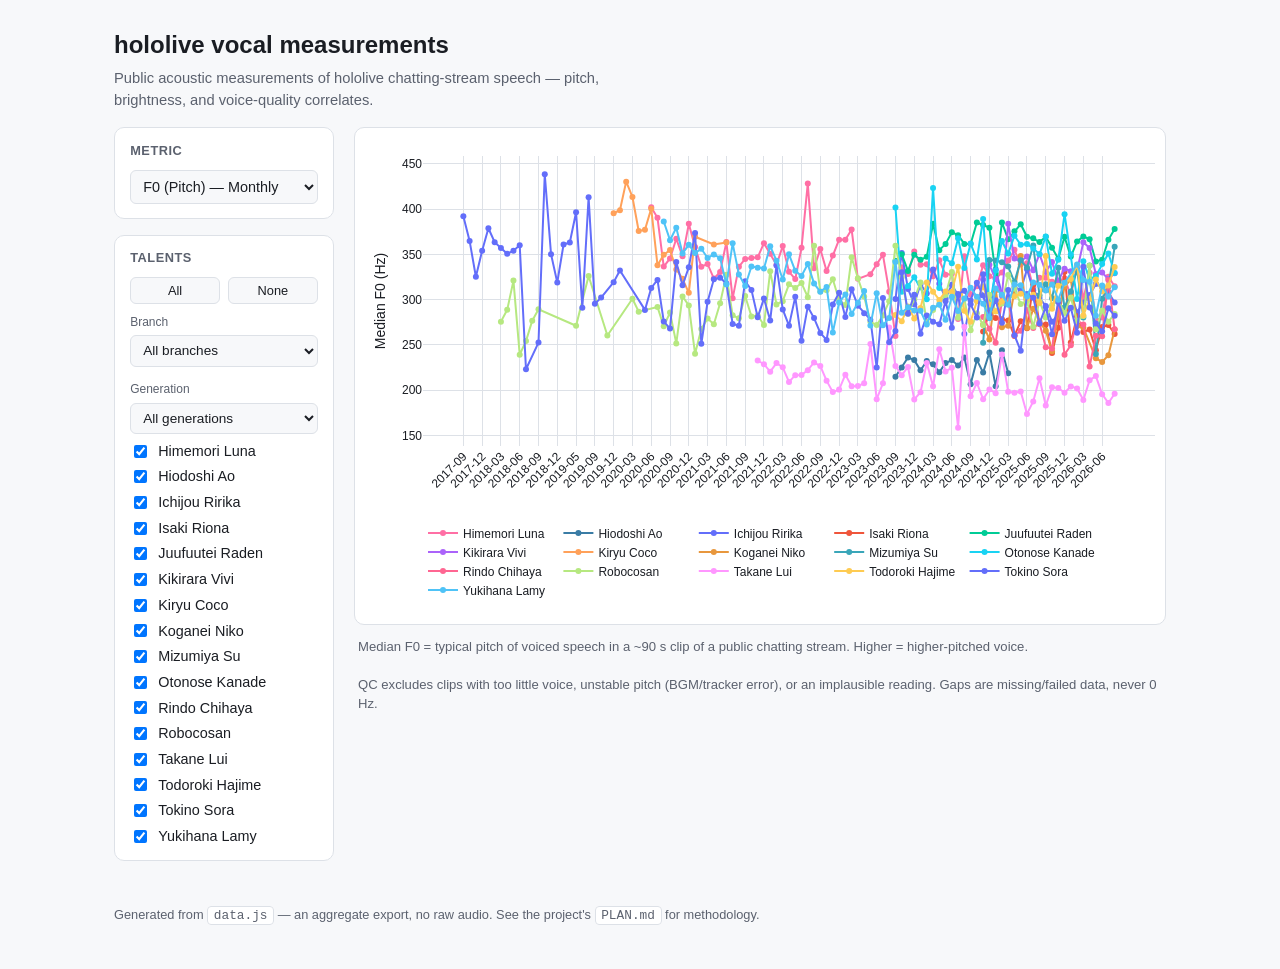
==== docs/index.html @ 5bc0f00a "Track the measurement corpus, add veteran talents, website filters/timelines Un-ignore data/measurem" ====
<!doctype html>
<html lang="en">
<head>
<meta charset="utf-8" />
<meta name="viewport" content="width=device-width, initial-scale=1" />
<title>vtuber-vocal-corpus — talent comparison</title>
<link rel="stylesheet" href="style.css" />
</head>
<body>
<header class="site-header">
  <h1>hololive vocal measurements</h1>
  <p class="tagline">
    Public acoustic measurements of hololive chatting-stream speech —
    pitch, brightness, and voice-quality correlates.
  </p>
</header>

<div class="layout">
  <aside class="sidebar">
    <section class="panel">
      <h2>Metric</h2>
      <select id="metric-picker"></select>
    </section>
    <section class="panel">
      <h2>Talents</h2>
      <div class="talent-actions">
        <button type="button" id="select-all">All</button>
        <button type="button" id="select-none">None</button>
      </div>
      <label class="filter-label" for="branch-filter">Branch</label>
      <select id="branch-filter"></select>
      <label class="filter-label" for="generation-filter">Generation</label>
      <select id="generation-filter"></select>
      <div id="talent-list" class="talent-list"></div>
    </section>
  </aside>

  <main class="content">
    <div id="view-controls" class="view-controls"></div>
    <div id="chart" class="chart"></div>
    <p id="caption" class="caption"></p>
  </main>
</div>

<footer class="site-footer">
  <p>
    Generated from <code>data.js</code> — an aggregate export, no raw
    audio. See the project's <code>PLAN.md</code> for methodology.
  </p>
</footer>

<script src="vendor/plotly.min.js"></script>
<script src="data.js"></script>
<script src="app.js"></script>
</body>
</html>
---- docs/style.css ----
:root {
  --bg: #0f1115;
  --panel: #171a21;
  --border: #2a2e38;
  --text: #e6e8ec;
  --text-dim: #9aa0ab;
  --accent: #7aa2f7;
}

@media (prefers-color-scheme: light) {
  :root {
    --bg: #f7f8fa;
    --panel: #ffffff;
    --border: #dde1e7;
    --text: #1a1d23;
    --text-dim: #5b616e;
    --accent: #3b5fd9;
  }
}

* {
  box-sizing: border-box;
}

body {
  margin: 0;
  background: var(--bg);
  color: var(--text);
  font-family: -apple-system, BlinkMacSystemFont, "Segoe UI", Roboto,
    Helvetica, Arial, sans-serif;
  line-height: 1.45;
}

.site-header {
  padding: 1.75rem 1.5rem 1rem;
  max-width: 1100px;
  margin: 0 auto;
}

.site-header h1 {
  margin: 0 0 0.35rem;
  font-size: 1.5rem;
}

.tagline {
  margin: 0;
  color: var(--text-dim);
  font-size: 0.92rem;
  max-width: 60ch;
}

.layout {
  display: flex;
  gap: 1.25rem;
  max-width: 1100px;
  margin: 0 auto;
  padding: 0 1.5rem 2rem;
  align-items: flex-start;
}

.sidebar {
  flex: 0 0 220px;
  display: flex;
  flex-direction: column;
  gap: 1rem;
  position: sticky;
  top: 1rem;
}

.panel {
  background: var(--panel);
  border: 1px solid var(--border);
  border-radius: 10px;
  padding: 0.85rem 0.95rem;
}

.panel h2 {
  margin: 0 0 0.6rem;
  font-size: 0.8rem;
  text-transform: uppercase;
  letter-spacing: 0.04em;
  color: var(--text-dim);
}

#metric-picker {
  width: 100%;
  padding: 0.45rem 0.5rem;
  background: var(--bg);
  color: var(--text);
  border: 1px solid var(--border);
  border-radius: 6px;
  font-size: 0.9rem;
}

.filter-label {
  display: block;
  font-size: 0.75rem;
  color: var(--text-dim);
  margin: 0.5rem 0 0.25rem;
}

#branch-filter,
#generation-filter {
  width: 100%;
  padding: 0.4rem 0.5rem;
  background: var(--bg);
  color: var(--text);
  border: 1px solid var(--border);
  border-radius: 6px;
  font-size: 0.85rem;
  margin-bottom: 0.4rem;
}

.talent-actions {
  display: flex;
  gap: 0.5rem;
  margin: 0.6rem 0;
}

.talent-actions button {
  flex: 1;
  padding: 0.3rem 0;
  background: var(--bg);
  color: var(--text);
  border: 1px solid var(--border);
  border-radius: 6px;
  cursor: pointer;
  font-size: 0.8rem;
}

.talent-actions button:hover {
  border-color: var(--accent);
}

.talent-list {
  display: flex;
  flex-direction: column;
  gap: 0.3rem;
  max-height: 55vh;
  overflow-y: auto;
}

.talent-list label {
  display: flex;
  align-items: center;
  gap: 0.5rem;
  font-size: 0.9rem;
  cursor: pointer;
}

.content {
  flex: 1;
  min-width: 0;
}

.view-controls {
  display: flex;
  flex-wrap: wrap;
  align-items: center;
  gap: 0.6rem 1.2rem;
  margin-bottom: 0.75rem;
  padding: 0.6rem 0.85rem;
  background: var(--panel);
  border: 1px solid var(--border);
  border-radius: 10px;
  font-size: 0.85rem;
}

.view-controls:empty {
  display: none;
}

.view-controls .control-group {
  display: flex;
  align-items: center;
  gap: 0.4rem;
}

.view-controls label {
  color: var(--text-dim);
  white-space: nowrap;
}

.view-controls select,
.view-controls input[type="range"] {
  background: var(--bg);
  color: var(--text);
  border: 1px solid var(--border);
  border-radius: 6px;
  padding: 0.25rem 0.4rem;
  font-size: 0.85rem;
}

.view-controls input[type="range"] {
  width: 180px;
}

.view-controls .range-value {
  min-width: 2.5em;
  text-align: center;
  font-variant-numeric: tabular-nums;
}

.chart {
  background: var(--panel);
  border: 1px solid var(--border);
  border-radius: 10px;
  padding: 0.5rem;
  min-height: 480px;
}

.caption {
  color: var(--text-dim);
  font-size: 0.82rem;
  white-space: pre-line;
  margin: 0.75rem 0.25rem;
}

.site-footer {
  max-width: 1100px;
  margin: 0 auto;
  padding: 0 1.5rem 2rem;
  color: var(--text-dim);
  font-size: 0.8rem;
}

.site-footer code {
  background: var(--panel);
  border: 1px solid var(--border);
  border-radius: 4px;
  padding: 0.05rem 0.35rem;
}

@media (max-width: 720px) {
  .layout {
    flex-direction: column;
  }
  .sidebar {
    flex: none;
    width: 100%;
    position: static;
  }
  .talent-list {
    max-height: 200px;
  }
}
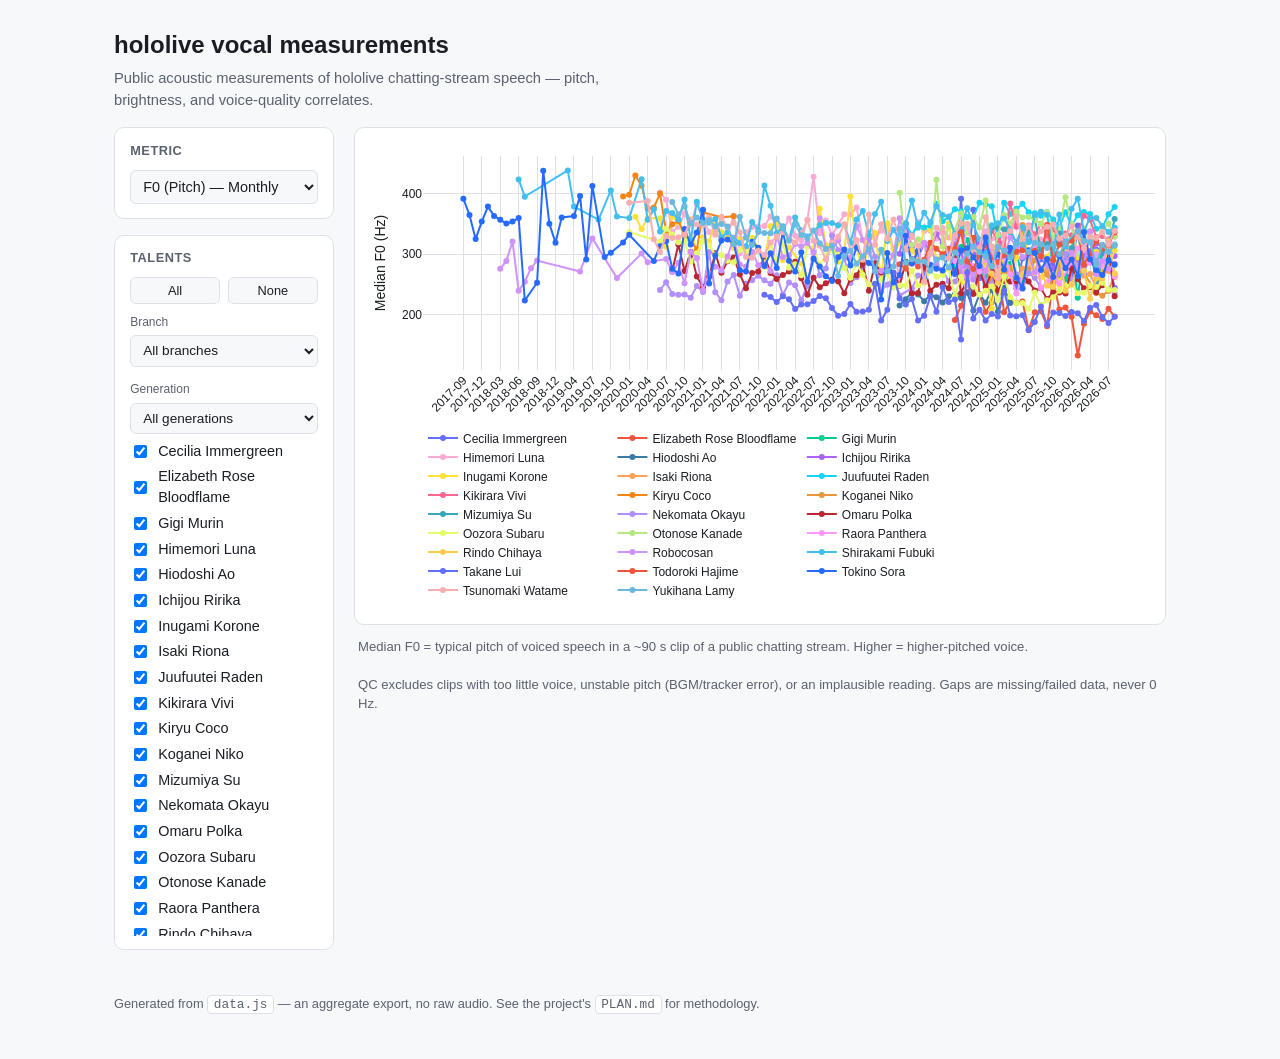
==== commit b5e40bb6: "Split radar into all/formants/non-formants; add sortable table view Profile (Percentile Radar) is no" ====
--- a/docs/index.html
+++ b/docs/index.html
@@ -38,6 +38,7 @@
   <main class="content">
     <div id="view-controls" class="view-controls"></div>
     <div id="chart" class="chart"></div>
+    <div id="table-view" class="table-view-wrap"></div>
     <p id="caption" class="caption"></p>
   </main>
 </div>
--- a/docs/style.css
+++ b/docs/style.css
@@ -207,6 +207,67 @@
   border-radius: 10px;
   padding: 0.5rem;
   min-height: 480px;
+}
+
+.table-view-wrap {
+  background: var(--panel);
+  border: 1px solid var(--border);
+  border-radius: 10px;
+  overflow-x: auto;
+  max-height: 75vh;
+  overflow-y: auto;
+}
+
+.data-table {
+  width: 100%;
+  border-collapse: collapse;
+  font-size: 0.85rem;
+  white-space: nowrap;
+}
+
+.data-table th,
+.data-table td {
+  padding: 0.45rem 0.7rem;
+  text-align: right;
+  border-bottom: 1px solid var(--border);
+}
+
+.data-table th:first-child,
+.data-table td:first-child,
+.data-table th:nth-child(2),
+.data-table td:nth-child(2),
+.data-table th:nth-child(3),
+.data-table td:nth-child(3) {
+  text-align: left;
+}
+
+.data-table th {
+  position: sticky;
+  top: 0;
+  background: var(--panel);
+  color: var(--text-dim);
+  font-weight: 600;
+  cursor: pointer;
+  user-select: none;
+  white-space: nowrap;
+}
+
+.data-table th:hover {
+  color: var(--text);
+}
+
+.data-table th .sort-arrow {
+  color: var(--accent);
+  margin-left: 0.3em;
+}
+
+.data-table tbody tr:hover {
+  background: color-mix(in srgb, var(--accent) 10%, transparent);
+}
+
+.data-table td.name-cell {
+  font-weight: 600;
+  color: var(--text);
 }
 
 .caption {
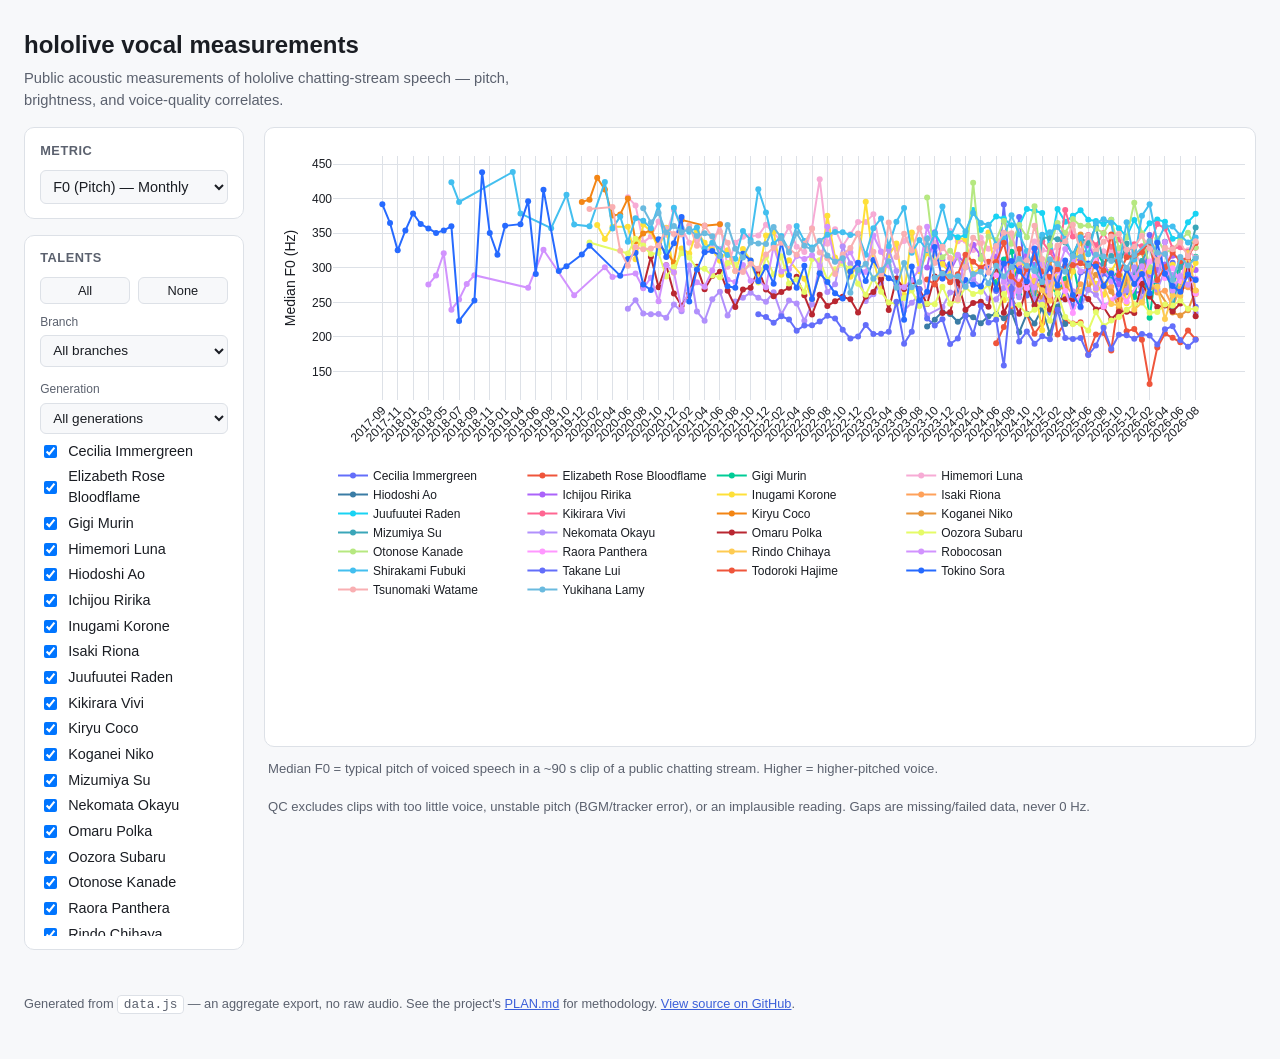
==== commit ac322177: "Add GitHub repo backlink to site footer" ====
--- a/docs/index.html
+++ b/docs/index.html
@@ -46,7 +46,10 @@
 <footer class="site-footer">
   <p>
     Generated from <code>data.js</code> — an aggregate export, no raw
-    audio. See the project's <code>PLAN.md</code> for methodology.
+    audio. See the project's
+    <a href="https://github.com/DanielLagally/vtuber-vocal-corpus/blob/master/PLAN.md">PLAN.md</a>
+    for methodology.
+    <a href="https://github.com/DanielLagally/vtuber-vocal-corpus">View source on GitHub</a>.
   </p>
 </footer>
 
--- a/docs/style.css
+++ b/docs/style.css
@@ -5,6 +5,10 @@
   --text: #e6e8ec;
   --text-dim: #9aa0ab;
   --accent: #7aa2f7;
+  /* Opaque (not the transparent row-hover tint) — the sticky name column
+     sits on its own stacking layer and needs a solid color to actually
+     cover the rows scrolling underneath it. */
+  --panel-hover: color-mix(in srgb, var(--accent) 10%, var(--panel));
 }
 
 @media (prefers-color-scheme: light) {
@@ -15,6 +19,7 @@
     --text: #1a1d23;
     --text-dim: #5b616e;
     --accent: #3b5fd9;
+    --panel-hover: color-mix(in srgb, var(--accent) 10%, var(--panel));
   }
 }
 
@@ -33,7 +38,7 @@
 
 .site-header {
   padding: 1.75rem 1.5rem 1rem;
-  max-width: 1100px;
+  max-width: 1800px;
   margin: 0 auto;
 }
 
@@ -52,7 +57,7 @@
 .layout {
   display: flex;
   gap: 1.25rem;
-  max-width: 1100px;
+  max-width: 1800px;
   margin: 0 auto;
   padding: 0 1.5rem 2rem;
   align-items: flex-start;
@@ -201,12 +206,53 @@
   font-variant-numeric: tabular-nums;
 }
 
+.metric-checklist-row {
+  display: flex;
+  flex-wrap: wrap;
+  align-items: center;
+  gap: 0.4rem 0.6rem;
+  width: 100%;
+}
+
+.metric-checklist-label {
+  margin: 0;
+}
+
+.mini-btn {
+  padding: 0.2rem 0.55rem;
+  background: var(--bg);
+  color: var(--text);
+  border: 1px solid var(--border);
+  border-radius: 6px;
+  cursor: pointer;
+  font-size: 0.78rem;
+}
+
+.mini-btn:hover {
+  border-color: var(--accent);
+}
+
+.metric-checklist {
+  display: flex;
+  flex-wrap: wrap;
+  gap: 0.3rem 0.9rem;
+  width: 100%;
+}
+
+.metric-checklist label {
+  display: flex;
+  align-items: center;
+  gap: 0.35rem;
+  font-size: 0.82rem;
+  cursor: pointer;
+}
+
 .chart {
   background: var(--panel);
   border: 1px solid var(--border);
   border-radius: 10px;
   padding: 0.5rem;
-  min-height: 480px;
+  min-height: 620px;
 }
 
 .table-view-wrap {
@@ -214,7 +260,7 @@
   border: 1px solid var(--border);
   border-radius: 10px;
   overflow-x: auto;
-  max-height: 75vh;
+  max-height: 78vh;
   overflow-y: auto;
 }
 
@@ -227,7 +273,7 @@
 
 .data-table th,
 .data-table td {
-  padding: 0.45rem 0.7rem;
+  padding: 0.4rem 0.6rem;
   text-align: right;
   border-bottom: 1px solid var(--border);
 }
@@ -235,9 +281,7 @@
 .data-table th:first-child,
 .data-table td:first-child,
 .data-table th:nth-child(2),
-.data-table td:nth-child(2),
-.data-table th:nth-child(3),
-.data-table td:nth-child(3) {
+.data-table td:nth-child(2) {
   text-align: left;
 }
 
@@ -270,6 +314,28 @@
   color: var(--text);
 }
 
+/* Name column stays visible while the rest of a wide table scrolls
+   horizontally. The header's first cell is the sticky-top/sticky-left
+   corner, so it needs the higher z-index of the two sticky layers. */
+.data-table th:first-child,
+.data-table td:first-child {
+  position: sticky;
+  left: 0;
+  background: var(--panel);
+}
+
+.data-table th:first-child {
+  z-index: 3;
+}
+
+.data-table td:first-child {
+  z-index: 1;
+}
+
+.data-table tbody tr:hover td:first-child {
+  background: var(--panel-hover);
+}
+
 .caption {
   color: var(--text-dim);
   font-size: 0.82rem;
@@ -278,7 +344,7 @@
 }
 
 .site-footer {
-  max-width: 1100px;
+  max-width: 1800px;
   margin: 0 auto;
   padding: 0 1.5rem 2rem;
   color: var(--text-dim);
@@ -290,6 +356,14 @@
   border: 1px solid var(--border);
   border-radius: 4px;
   padding: 0.05rem 0.35rem;
+}
+
+.site-footer a {
+  color: var(--accent);
+}
+
+.site-footer a:hover {
+  text-decoration: none;
 }
 
 @media (max-width: 720px) {
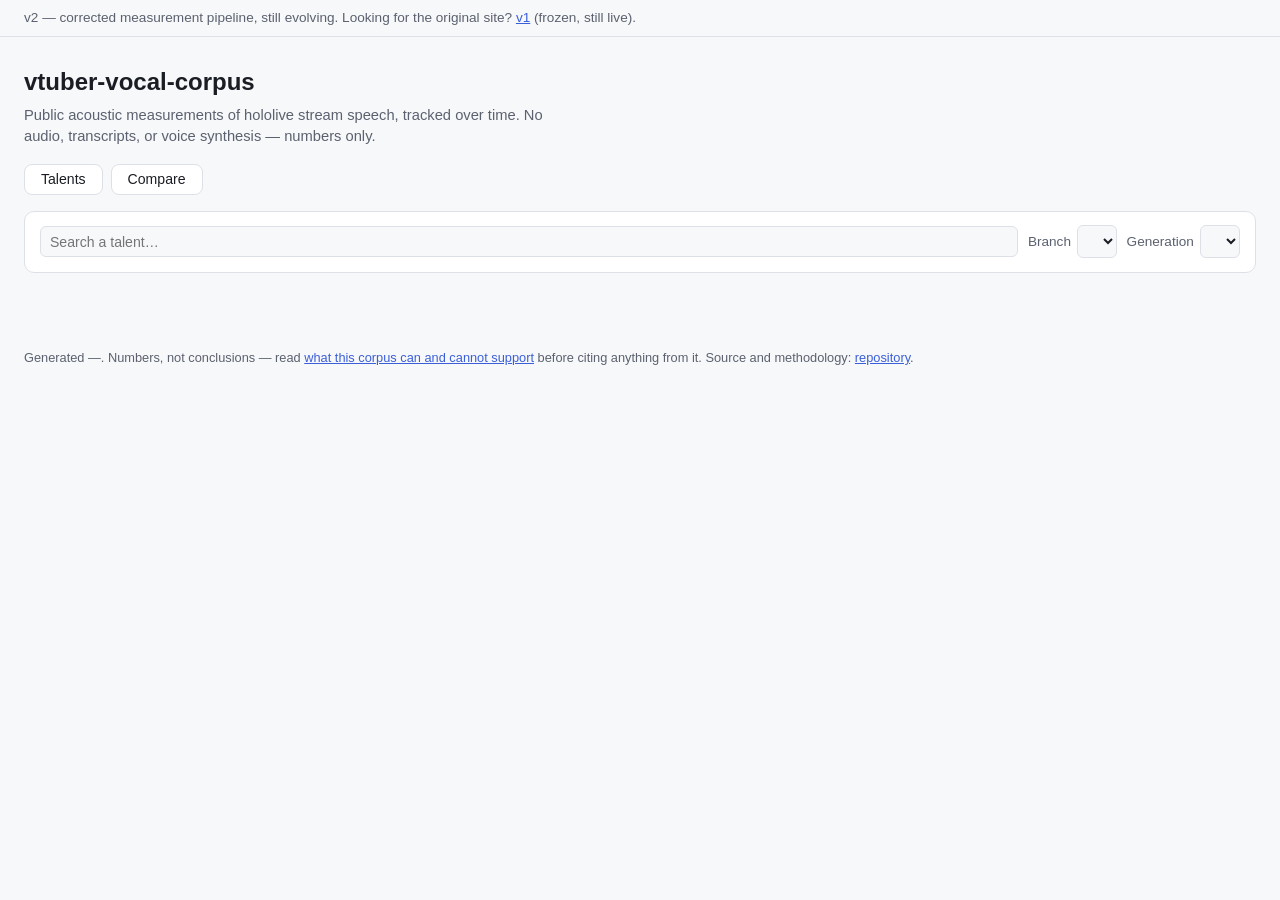
==== commit 645b8934: "Build the v2 measurement pipeline and site, restructure documentation Corrects v1's main measurement" ====
--- a/docs/index.html
+++ b/docs/index.html
@@ -3,57 +3,116 @@
 <head>
 <meta charset="utf-8" />
 <meta name="viewport" content="width=device-width, initial-scale=1" />
-<title>vtuber-vocal-corpus — talent comparison</title>
+<title>vtuber-vocal-corpus — v2</title>
 <link rel="stylesheet" href="style.css" />
 </head>
 <body>
+<p class="version-banner">
+  v2 — corrected measurement pipeline, still evolving.
+  Looking for the original site? <a href="v1/index.html">v1</a> (frozen, still live).
+</p>
+
 <header class="site-header">
-  <h1>hololive vocal measurements</h1>
+  <h1>vtuber-vocal-corpus</h1>
   <p class="tagline">
-    Public acoustic measurements of hololive chatting-stream speech —
-    pitch, brightness, and voice-quality correlates.
+    Public acoustic measurements of hololive stream speech, tracked over time.
+    No audio, transcripts, or voice synthesis — numbers only.
   </p>
+  <nav class="top-nav" id="top-nav">
+    <button class="nav-btn" data-view="home">Talents</button>
+    <button class="nav-btn" data-view="compare">Compare</button>
+  </nav>
 </header>
 
-<div class="layout">
-  <aside class="sidebar">
-    <section class="panel">
-      <h2>Metric</h2>
-      <select id="metric-picker"></select>
-    </section>
-    <section class="panel">
-      <h2>Talents</h2>
-      <div class="talent-actions">
-        <button type="button" id="select-all">All</button>
-        <button type="button" id="select-none">None</button>
+<main id="home-view" class="view">
+  <div class="home-controls panel">
+    <input id="talent-search" type="text" placeholder="Search a talent…" />
+    <label class="filter-label-inline">Branch
+      <select id="home-branch-filter"></select>
+    </label>
+    <label class="filter-label-inline">Generation
+      <select id="home-generation-filter"></select>
+    </label>
+  </div>
+  <div id="talent-grid" class="talent-grid"></div>
+</main>
+
+<main id="profile-view" class="view" hidden>
+  <a href="#home" class="back-link">&larr; All talents</a>
+  <div id="profile-content"></div>
+</main>
+
+<main id="compare-view" class="view" hidden>
+  <div class="layout">
+    <aside class="sidebar">
+      <div class="panel">
+        <h2>Talents &amp; groups</h2>
+        <input id="compare-search" type="text" placeholder="Filter…" />
+        <div class="talent-actions">
+          <button id="compare-select-none" type="button">Clear</button>
+        </div>
+        <div id="chip-picker" class="chip-picker"></div>
       </div>
-      <label class="filter-label" for="branch-filter">Branch</label>
-      <select id="branch-filter"></select>
-      <label class="filter-label" for="generation-filter">Generation</label>
-      <select id="generation-filter"></select>
-      <div id="talent-list" class="talent-list"></div>
-    </section>
-  </aside>
-
-  <main class="content">
-    <div id="view-controls" class="view-controls"></div>
-    <div id="chart" class="chart"></div>
-    <div id="table-view" class="table-view-wrap"></div>
-    <p id="caption" class="caption"></p>
-  </main>
-</div>
+      <div class="panel">
+        <h2>Metric</h2>
+        <label class="filter-label">Family</label>
+        <select id="family-picker"></select>
+        <label class="filter-label">Metric</label>
+        <select id="metric-picker"></select>
+        <p id="family-note" class="control-hint"></p>
+      </div>
+    </aside>
+    <div class="content">
+      <div class="view-controls" id="view-controls">
+        <div class="control-group">
+          <label>View</label>
+          <div class="mode-tabs" id="mode-tabs">
+            <button class="mode-btn active" data-mode="series" type="button">Time series</button>
+            <button class="mode-btn" data-mode="table" type="button">Table</button>
+            <button class="mode-btn" data-mode="scatter" type="button">Scatter</button>
+          </div>
+        </div>
+        <div id="series-controls" class="control-group">
+          <label>Granularity</label>
+          <select id="granularity-picker">
+            <option value="monthly">Monthly</option>
+            <option value="quarterly" selected>Quarterly</option>
+            <option value="yearly">Yearly</option>
+          </select>
+        </div>
+        <div id="scatter-controls" class="control-group" hidden>
+          <label>X axis</label>
+          <select id="scatter-x-picker"></select>
+          <label>Y axis</label>
+          <select id="scatter-y-picker"></select>
+        </div>
+        <div class="control-group control-group-right">
+          <label>Group by</label>
+          <select id="group-by-picker">
+            <option value="member" selected>Member</option>
+            <option value="generation">Generation</option>
+            <option value="branch">Branch</option>
+          </select>
+        </div>
+      </div>
+      <div id="validity-banner" class="validity-banner"></div>
+      <div id="chart" class="chart"></div>
+      <div id="table-view" class="table-view-wrap" hidden></div>
+      <p id="caption" class="caption"></p>
+    </div>
+  </div>
+</main>
 
 <footer class="site-footer">
   <p>
-    Generated from <code>data.js</code> — an aggregate export, no raw
-    audio. See the project's
-    <a href="https://github.com/DanielLagally/vtuber-vocal-corpus/blob/master/PLAN.md">PLAN.md</a>
-    for methodology.
-    <a href="https://github.com/DanielLagally/vtuber-vocal-corpus">View source on GitHub</a>.
+    Generated <span id="generated-at">—</span>. Numbers, not conclusions — read
+    <a href="https://github.com/DanielLagally/vtuber-vocal-corpus/blob/master/reference/limitations.md">what this corpus can and cannot support</a>
+    before citing anything from it. Source and methodology:
+    <a href="https://github.com/DanielLagally/vtuber-vocal-corpus">repository</a>.
   </p>
 </footer>
 
-<script src="vendor/plotly.min.js"></script>
+<script src="v1/vendor/plotly.min.js"></script>
 <script src="data.js"></script>
 <script src="app.js"></script>
 </body>
--- a/docs/style.css
+++ b/docs/style.css
@@ -5,9 +5,8 @@
   --text: #e6e8ec;
   --text-dim: #9aa0ab;
   --accent: #7aa2f7;
-  /* Opaque (not the transparent row-hover tint) — the sticky name column
-     sits on its own stacking layer and needs a solid color to actually
-     cover the rows scrolling underneath it. */
+  --robust: #3ddc97;
+  --experimental: #f7b955;
   --panel-hover: color-mix(in srgb, var(--accent) 10%, var(--panel));
 }
 
@@ -19,6 +18,8 @@
     --text: #1a1d23;
     --text-dim: #5b616e;
     --accent: #3b5fd9;
+    --robust: #1d9a6c;
+    --experimental: #b3760a;
     --panel-hover: color-mix(in srgb, var(--accent) 10%, var(--panel));
   }
 }
@@ -34,6 +35,20 @@
   font-family: -apple-system, BlinkMacSystemFont, "Segoe UI", Roboto,
     Helvetica, Arial, sans-serif;
   line-height: 1.45;
+}
+
+a {
+  color: var(--accent);
+}
+
+.version-banner {
+  margin: 0;
+  padding: 0.5rem 1.5rem;
+  max-width: 1800px;
+  margin: 0 auto;
+  font-size: 0.85rem;
+  color: var(--text-dim);
+  border-bottom: 1px solid var(--border);
 }
 
 .site-header {
@@ -48,28 +63,46 @@
 }
 
 .tagline {
-  margin: 0;
+  margin: 0 0 1rem;
   color: var(--text-dim);
   font-size: 0.92rem;
-  max-width: 60ch;
-}
-
-.layout {
-  display: flex;
-  gap: 1.25rem;
+  max-width: 65ch;
+}
+
+.top-nav {
+  display: flex;
+  gap: 0.5rem;
+}
+
+.nav-btn {
+  padding: 0.4rem 1rem;
+  background: var(--panel);
+  color: var(--text);
+  border: 1px solid var(--border);
+  border-radius: 8px;
+  cursor: pointer;
+  font-size: 0.88rem;
+}
+
+.nav-btn:hover {
+  border-color: var(--accent);
+}
+
+.nav-btn.active {
+  background: var(--accent);
+  color: #0b0d11;
+  border-color: var(--accent);
+  font-weight: 600;
+}
+
+.view {
   max-width: 1800px;
   margin: 0 auto;
   padding: 0 1.5rem 2rem;
-  align-items: flex-start;
-}
-
-.sidebar {
-  flex: 0 0 220px;
-  display: flex;
-  flex-direction: column;
-  gap: 1rem;
-  position: sticky;
-  top: 1rem;
+}
+
+.view[hidden] {
+  display: none;
 }
 
 .panel {
@@ -87,39 +120,270 @@
   color: var(--text-dim);
 }
 
-#metric-picker {
-  width: 100%;
-  padding: 0.45rem 0.5rem;
+/* ---------- Home ---------- */
+
+.home-controls {
+  display: flex;
+  flex-wrap: wrap;
+  gap: 0.6rem;
+  align-items: center;
+  margin-bottom: 1rem;
+}
+
+#talent-search {
+  flex: 1 1 220px;
+}
+
+input[type="text"],
+select {
   background: var(--bg);
   color: var(--text);
   border: 1px solid var(--border);
   border-radius: 6px;
-  font-size: 0.9rem;
+  padding: 0.4rem 0.55rem;
+  font-size: 0.88rem;
+}
+
+.filter-label-inline {
+  display: flex;
+  align-items: center;
+  gap: 0.4rem;
+  color: var(--text-dim);
+  font-size: 0.85rem;
+  white-space: nowrap;
 }
 
 .filter-label {
   display: block;
   font-size: 0.75rem;
   color: var(--text-dim);
-  margin: 0.5rem 0 0.25rem;
-}
-
-#branch-filter,
-#generation-filter {
+  margin: 0.6rem 0 0.25rem;
+}
+
+.talent-grid {
+  display: grid;
+  grid-template-columns: repeat(auto-fill, minmax(200px, 1fr));
+  gap: 0.7rem;
+}
+
+.talent-card {
+  display: flex;
+  align-items: center;
+  gap: 0.6rem;
+  background: var(--panel);
+  border: 1px solid var(--border);
+  border-radius: 10px;
+  padding: 0.65rem 0.75rem;
+  cursor: pointer;
+  text-align: left;
+  color: var(--text);
+  font: inherit;
+}
+
+.talent-card:hover {
+  border-color: var(--accent);
+  background: var(--panel-hover);
+}
+
+.talent-swatch {
+  width: 0.6rem;
+  height: 2.2rem;
+  border-radius: 3px;
+  flex: none;
+}
+
+.talent-card-body {
+  min-width: 0;
+  flex: 1;
+}
+
+.talent-card-name {
+  font-weight: 600;
+  font-size: 0.92rem;
+  white-space: nowrap;
+  overflow: hidden;
+  text-overflow: ellipsis;
+}
+
+.talent-card-meta {
+  display: block;
+  color: var(--text-dim);
+  font-size: 0.76rem;
+  white-space: nowrap;
+  overflow: hidden;
+  text-overflow: ellipsis;
+}
+
+.talent-card-spark {
   width: 100%;
-  padding: 0.4rem 0.5rem;
-  background: var(--bg);
-  color: var(--text);
-  border: 1px solid var(--border);
-  border-radius: 6px;
+  height: 22px;
+}
+
+.legacy-tag {
+  display: inline-block;
+  font-size: 0.68rem;
+  color: var(--text-dim);
+  border: 1px solid var(--border);
+  border-radius: 4px;
+  padding: 0 0.3em;
+  margin-left: 0.35em;
+}
+
+/* ---------- Profile ---------- */
+
+.back-link {
+  display: inline-block;
+  margin: 1rem 0;
+  font-size: 0.88rem;
+}
+
+.profile-header {
+  display: flex;
+  align-items: center;
+  gap: 0.9rem;
+  margin-bottom: 0.5rem;
+}
+
+.profile-swatch {
+  width: 0.9rem;
+  height: 2.6rem;
+  border-radius: 4px;
+  flex: none;
+}
+
+.profile-header h2 {
+  margin: 0;
+  font-size: 1.35rem;
+}
+
+.profile-meta {
+  color: var(--text-dim);
   font-size: 0.85rem;
-  margin-bottom: 0.4rem;
+  margin: 0 0 1.25rem;
+}
+
+.profile-grid {
+  display: grid;
+  grid-template-columns: minmax(0, 2fr) minmax(260px, 1fr);
+  gap: 1rem;
+  align-items: start;
+}
+
+.family-card {
+  background: var(--panel);
+  border: 1px solid var(--border);
+  border-radius: 10px;
+  padding: 0.8rem 0.95rem;
+  margin-bottom: 0.85rem;
+}
+
+.family-card h3 {
+  display: flex;
+  align-items: center;
+  gap: 0.5rem;
+  margin: 0 0 0.3rem;
+  font-size: 0.95rem;
+}
+
+.badge {
+  font-size: 0.68rem;
+  text-transform: uppercase;
+  letter-spacing: 0.03em;
+  border-radius: 999px;
+  padding: 0.1rem 0.55rem;
+  border: 1px solid transparent;
+}
+
+.badge.robust {
+  color: var(--robust);
+  border-color: var(--robust);
+}
+
+.badge.experimental {
+  color: var(--experimental);
+  border-color: var(--experimental);
+}
+
+.badge.context {
+  color: var(--text-dim);
+  border-color: var(--border);
+}
+
+.family-note {
+  color: var(--text-dim);
+  font-size: 0.8rem;
+  margin: 0 0 0.6rem;
+}
+
+.metric-row {
+  display: flex;
+  justify-content: space-between;
+  align-items: baseline;
+  gap: 0.5rem;
+  padding: 0.3rem 0;
+  border-top: 1px solid var(--border);
+  font-size: 0.86rem;
+}
+
+.metric-row:first-of-type {
+  border-top: none;
+}
+
+.metric-row .metric-name {
+  color: var(--text-dim);
+}
+
+.metric-row .metric-value {
+  font-weight: 600;
+  white-space: nowrap;
+}
+
+.metric-row .metric-sub {
+  color: var(--text-dim);
+  font-size: 0.76rem;
+  white-space: nowrap;
+}
+
+.profile-radar-panel {
+  position: sticky;
+  top: 1rem;
+}
+
+.profile-closing {
+  color: var(--text-dim);
+  font-size: 0.85rem;
+  border-top: 1px solid var(--border);
+  padding-top: 0.75rem;
+  margin-top: 1rem;
+}
+
+/* ---------- Compare ---------- */
+
+.layout {
+  display: flex;
+  gap: 1.25rem;
+  align-items: flex-start;
+}
+
+.sidebar {
+  flex: 0 0 240px;
+  display: flex;
+  flex-direction: column;
+  gap: 1rem;
+  position: sticky;
+  top: 1rem;
+}
+
+.sidebar select,
+.sidebar input[type="text"] {
+  width: 100%;
+  margin-bottom: 0.35rem;
 }
 
 .talent-actions {
   display: flex;
   gap: 0.5rem;
-  margin: 0.6rem 0;
+  margin: 0.4rem 0;
 }
 
 .talent-actions button {
@@ -137,20 +401,41 @@
   border-color: var(--accent);
 }
 
-.talent-list {
-  display: flex;
-  flex-direction: column;
+.chip-picker {
+  display: flex;
+  flex-wrap: wrap;
   gap: 0.3rem;
-  max-height: 55vh;
+  max-height: 45vh;
   overflow-y: auto;
 }
 
-.talent-list label {
-  display: flex;
-  align-items: center;
-  gap: 0.5rem;
-  font-size: 0.9rem;
+.chip {
+  display: inline-flex;
+  align-items: center;
+  gap: 0.35rem;
+  padding: 0.22rem 0.6rem;
+  border-radius: 999px;
+  border: 1px solid var(--border);
+  background: var(--bg);
+  font-size: 0.78rem;
   cursor: pointer;
+  color: var(--text);
+}
+
+.chip .chip-swatch {
+  width: 0.55rem;
+  height: 0.55rem;
+  border-radius: 50%;
+  flex: none;
+}
+
+.chip.selected {
+  border-color: var(--accent);
+  background: color-mix(in srgb, var(--accent) 18%, var(--bg));
+}
+
+.chip.group {
+  border-style: dashed;
 }
 
 .content {
@@ -158,11 +443,14 @@
   min-width: 0;
 }
 
+/* Sits above the chart/table, same width as them — not in the sidebar — so
+   there's room for several controls side by side (mode, granularity, group-by,
+   scatter axes) without cramming a narrow column. */
 .view-controls {
   display: flex;
   flex-wrap: wrap;
   align-items: center;
-  gap: 0.6rem 1.2rem;
+  gap: 0.6rem 1.4rem;
   margin-bottom: 0.75rem;
   padding: 0.6rem 0.85rem;
   background: var(--panel);
@@ -171,80 +459,73 @@
   font-size: 0.85rem;
 }
 
-.view-controls:empty {
+.view-controls .control-group {
+  display: flex;
+  align-items: center;
+  gap: 0.45rem;
+}
+
+.view-controls .control-group[hidden] {
   display: none;
 }
 
-.view-controls .control-group {
-  display: flex;
-  align-items: center;
-  gap: 0.4rem;
+.view-controls .control-group-right {
+  margin-left: auto;
 }
 
 .view-controls label {
   color: var(--text-dim);
   white-space: nowrap;
-}
-
-.view-controls select,
-.view-controls input[type="range"] {
-  background: var(--bg);
-  color: var(--text);
-  border: 1px solid var(--border);
-  border-radius: 6px;
-  padding: 0.25rem 0.4rem;
-  font-size: 0.85rem;
-}
-
-.view-controls input[type="range"] {
-  width: 180px;
-}
-
-.view-controls .range-value {
-  min-width: 2.5em;
-  text-align: center;
-  font-variant-numeric: tabular-nums;
-}
-
-.metric-checklist-row {
-  display: flex;
-  flex-wrap: wrap;
-  align-items: center;
-  gap: 0.4rem 0.6rem;
-  width: 100%;
-}
-
-.metric-checklist-label {
-  margin: 0;
-}
-
-.mini-btn {
-  padding: 0.2rem 0.55rem;
+  font-size: 0.8rem;
+}
+
+.mode-tabs {
+  display: flex;
+  gap: 0.3rem;
+}
+
+.mode-btn {
+  padding: 0.3rem 0.75rem;
   background: var(--bg);
   color: var(--text);
   border: 1px solid var(--border);
   border-radius: 6px;
   cursor: pointer;
   font-size: 0.78rem;
-}
-
-.mini-btn:hover {
+  white-space: nowrap;
+}
+
+.mode-btn.active {
+  background: var(--accent);
+  color: #0b0d11;
   border-color: var(--accent);
-}
-
-.metric-checklist {
-  display: flex;
-  flex-wrap: wrap;
-  gap: 0.3rem 0.9rem;
-  width: 100%;
-}
-
-.metric-checklist label {
-  display: flex;
-  align-items: center;
-  gap: 0.35rem;
+  font-weight: 600;
+}
+
+.validity-banner {
+  display: flex;
+  align-items: center;
+  gap: 0.5rem;
+  padding: 0.45rem 0.8rem;
+  border-radius: 8px;
+  border: 1px solid var(--border);
+  background: var(--panel);
   font-size: 0.82rem;
-  cursor: pointer;
+  margin-bottom: 0.6rem;
+}
+
+.validity-banner:empty {
+  display: none;
+}
+
+.validity-banner.experimental {
+  border-color: var(--experimental);
+  color: var(--experimental);
+}
+
+.validity-banner.robust {
+  border-color: var(--robust);
+  color: var(--robust);
 }
 
 .chart {
@@ -252,7 +533,11 @@
   border: 1px solid var(--border);
   border-radius: 10px;
   padding: 0.5rem;
-  min-height: 620px;
+  min-height: 560px;
+}
+
+.chart[hidden] {
+  display: none;
 }
 
 .table-view-wrap {
@@ -279,10 +564,11 @@
 }
 
 .data-table th:first-child,
-.data-table td:first-child,
-.data-table th:nth-child(2),
-.data-table td:nth-child(2) {
+.data-table td:first-child {
   text-align: left;
+  position: sticky;
+  left: 0;
+  background: var(--panel);
 }
 
 .data-table th {
@@ -291,9 +577,9 @@
   background: var(--panel);
   color: var(--text-dim);
   font-weight: 600;
+  z-index: 2;
   cursor: pointer;
   user-select: none;
-  white-space: nowrap;
 }
 
 .data-table th:hover {
@@ -305,6 +591,10 @@
   margin-left: 0.3em;
 }
 
+.data-table th:first-child {
+  z-index: 3;
+}
+
 .data-table tbody tr:hover {
   background: color-mix(in srgb, var(--accent) 10%, transparent);
 }
@@ -312,28 +602,6 @@
 .data-table td.name-cell {
   font-weight: 600;
   color: var(--text);
-}
-
-/* Name column stays visible while the rest of a wide table scrolls
-   horizontally. The header's first cell is the sticky-top/sticky-left
-   corner, so it needs the higher z-index of the two sticky layers. */
-.data-table th:first-child,
-.data-table td:first-child {
-  position: sticky;
-  left: 0;
-  background: var(--panel);
-}
-
-.data-table th:first-child {
-  z-index: 3;
-}
-
-.data-table td:first-child {
-  z-index: 1;
-}
-
-.data-table tbody tr:hover td:first-child {
-  background: var(--panel-hover);
 }
 
 .caption {
@@ -346,27 +614,12 @@
 .site-footer {
   max-width: 1800px;
   margin: 0 auto;
-  padding: 0 1.5rem 2rem;
+  padding: 1rem 1.5rem 2rem;
   color: var(--text-dim);
   font-size: 0.8rem;
 }
 
-.site-footer code {
-  background: var(--panel);
-  border: 1px solid var(--border);
-  border-radius: 4px;
-  padding: 0.05rem 0.35rem;
-}
-
-.site-footer a {
-  color: var(--accent);
-}
-
-.site-footer a:hover {
-  text-decoration: none;
-}
-
-@media (max-width: 720px) {
+@media (max-width: 780px) {
   .layout {
     flex-direction: column;
   }
@@ -375,7 +628,10 @@
     width: 100%;
     position: static;
   }
-  .talent-list {
-    max-height: 200px;
+  .profile-grid {
+    grid-template-columns: 1fr;
   }
-}
+  .profile-radar-panel {
+    position: static;
+  }
+}
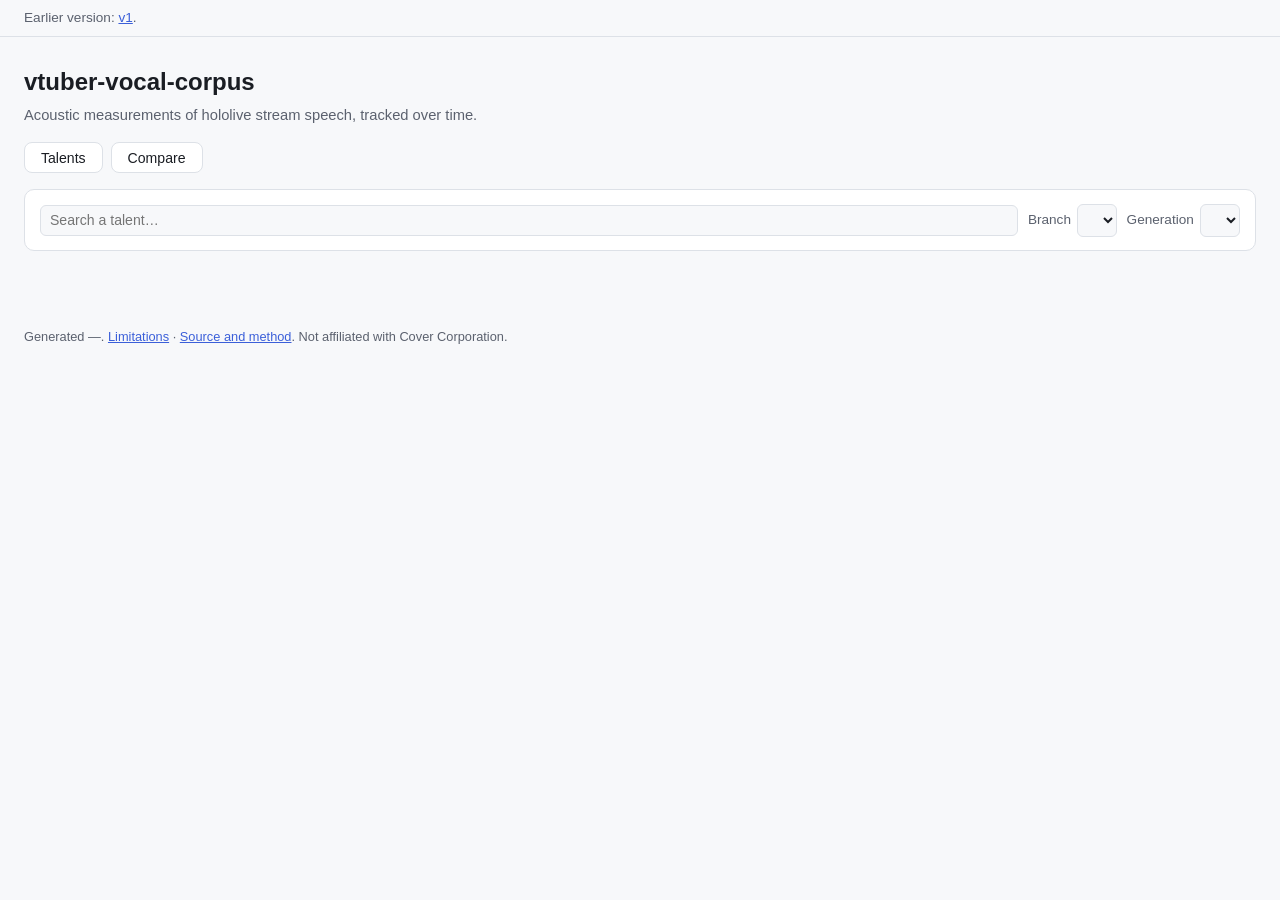
==== commit 625f1cbc: "Rewrite public documentation and site copy README and reference/ are rewritten from scratch to descr" ====
--- a/docs/index.html
+++ b/docs/index.html
@@ -8,15 +8,13 @@
 </head>
 <body>
 <p class="version-banner">
-  v2 — corrected measurement pipeline, still evolving.
-  Looking for the original site? <a href="v1/index.html">v1</a> (frozen, still live).
+  Earlier version: <a href="v1/index.html">v1</a>.
 </p>
 
 <header class="site-header">
   <h1>vtuber-vocal-corpus</h1>
   <p class="tagline">
-    Public acoustic measurements of hololive stream speech, tracked over time.
-    No audio, transcripts, or voice synthesis — numbers only.
+    Acoustic measurements of hololive stream speech, tracked over time.
   </p>
   <nav class="top-nav" id="top-nav">
     <button class="nav-btn" data-view="home">Talents</button>
@@ -97,6 +95,7 @@
       </div>
       <div id="validity-banner" class="validity-banner"></div>
       <div id="chart" class="chart"></div>
+      <div id="series-legend" class="series-legend" hidden></div>
       <div id="table-view" class="table-view-wrap" hidden></div>
       <p id="caption" class="caption"></p>
     </div>
@@ -105,10 +104,11 @@
 
 <footer class="site-footer">
   <p>
-    Generated <span id="generated-at">—</span>. Numbers, not conclusions — read
-    <a href="https://github.com/DanielLagally/vtuber-vocal-corpus/blob/master/reference/limitations.md">what this corpus can and cannot support</a>
-    before citing anything from it. Source and methodology:
-    <a href="https://github.com/DanielLagally/vtuber-vocal-corpus">repository</a>.
+    Generated <span id="generated-at">—</span>.
+    <a href="https://github.com/DanielLagally/vtuber-vocal-corpus/blob/master/reference/limitations.md">Limitations</a>
+    ·
+    <a href="https://github.com/DanielLagally/vtuber-vocal-corpus">Source and method</a>.
+    Not affiliated with Cover Corporation.
   </p>
 </footer>
 
--- a/docs/style.css
+++ b/docs/style.css
@@ -331,6 +331,8 @@
 
 .metric-row .metric-name {
   color: var(--text-dim);
+  flex: none;
+  max-width: 45%;
 }
 
 .metric-row .metric-value {
@@ -341,12 +343,278 @@
 .metric-row .metric-sub {
   color: var(--text-dim);
   font-size: 0.76rem;
+}
+
+.control-hint {
+  color: var(--text-dim);
+  font-size: 0.8rem;
+  margin: 0.4rem 0 0;
+}
+
+.profile-families {
+  display: grid;
+  grid-template-columns: repeat(auto-fill, minmax(340px, 1fr));
+  gap: 0 0.85rem;
+  align-items: start;
+}
+
+/* ---------- Profile comparison ---------- */
+.compare-section {
+  margin-bottom: 1rem;
+}
+
+.compare-section h3 {
+  margin: 0;
+  font-size: 0.95rem;
+}
+
+.compare-bar {
+  display: flex;
+  flex-wrap: wrap;
+  align-items: center;
+  gap: 0.4rem;
+  margin-bottom: 0.9rem;
+}
+
+.compare-bar-label {
+  color: var(--text-dim);
+  font-size: 0.8rem;
+  margin-right: 0.2rem;
+}
+
+.compare-chips {
+  display: contents;
+}
+
+.compare-chip {
+  cursor: default;
+}
+
+.compare-chip a {
+  color: var(--text);
+  text-decoration: none;
+}
+
+.compare-chip a:hover {
+  text-decoration: underline;
+}
+
+.chip-remove {
+  border: none;
+  background: none;
+  color: var(--text-dim);
+  cursor: pointer;
+  font-size: 0.95rem;
+  line-height: 1;
+  padding: 0 0 0 0.15rem;
+  min-width: 1.2rem;
+  min-height: 1.2rem;
+}
+
+.chip-remove:hover {
+  color: var(--text);
+}
+
+#compare-add {
+  background: var(--bg);
+  color: var(--text);
+  border: 1px dashed var(--border);
+  border-radius: 999px;
+  padding: 0.25rem 0.7rem;
+  font-size: 0.78rem;
+  min-width: 11rem;
+}
+
+.glyph {
+  flex: none;
+  display: inline-block;
+  vertical-align: middle;
+}
+
+.compare-grid {
+  display: grid;
+  grid-template-columns: minmax(260px, 1fr) minmax(0, 1.6fr);
+  gap: 1rem;
+  align-items: start;
+}
+
+.closest-head {
+  display: flex;
+  justify-content: space-between;
+  align-items: center;
+  gap: 0.5rem;
+  margin-bottom: 0.4rem;
+}
+
+.closest-list {
+  list-style: none;
+  margin: 0;
+  padding: 0;
+}
+
+.closest-row {
+  display: flex;
+  align-items: center;
+  gap: 0.55rem;
+  padding: 0.4rem 0;
+  border-top: 1px solid var(--border);
+  font-size: 0.86rem;
+}
+
+.closest-row:first-child {
+  border-top: none;
+}
+
+.closest-swatch {
+  width: 0.55rem;
+  height: 1.6rem;
+  border-radius: 3px;
+  flex: none;
+}
+
+.closest-body {
+  display: flex;
+  flex-direction: column;
+  min-width: 0;
+  flex: 1;
+}
+
+.closest-body a {
+  color: var(--text);
+  font-weight: 600;
+  text-decoration: none;
+}
+
+.closest-body a:hover {
+  text-decoration: underline;
+}
+
+.closest-reasons {
+  color: var(--text-dim);
+  font-size: 0.74rem;
+}
+
+.closest-score {
+  color: var(--text-dim);
+  font-size: 0.8rem;
+  font-variant-numeric: tabular-nums;
   white-space: nowrap;
 }
 
-.profile-radar-panel {
-  position: sticky;
-  top: 1rem;
+.closest-toggle {
+  width: 1.8rem;
+  height: 1.8rem;
+  border-radius: 50%;
+  border: 1px solid var(--border);
+  background: var(--bg);
+  color: var(--text);
+  cursor: pointer;
+  flex: none;
+}
+
+.closest-toggle:hover:not(:disabled) {
+  border-color: var(--accent);
+}
+
+.closest-toggle.on {
+  border-color: var(--accent);
+  background: color-mix(in srgb, var(--accent) 18%, var(--bg));
+}
+
+.closest-toggle:disabled {
+  opacity: 0.4;
+  cursor: not-allowed;
+}
+
+.closest-empty {
+  color: var(--text-dim);
+  font-size: 0.85rem;
+}
+
+#compare-radar {
+  min-height: 380px;
+}
+
+.strips-head {
+  display: flex;
+  justify-content: space-between;
+  align-items: center;
+  margin: 1rem 0 0.3rem;
+}
+
+.strip-row {
+  display: grid;
+  grid-template-columns: minmax(150px, 220px) minmax(0, 1fr);
+  gap: 0.2rem 0.9rem;
+  padding: 0.45rem 0;
+  border-top: 1px solid var(--border);
+  align-items: center;
+}
+
+.strip-label {
+  font-size: 0.84rem;
+  display: flex;
+  flex-direction: column;
+  align-items: flex-start;
+  gap: 0.15rem;
+}
+
+.strip-expand {
+  border: none;
+  background: none;
+  color: var(--accent);
+  cursor: pointer;
+  font-size: 0.74rem;
+  padding: 0.1rem 0;
+}
+
+.strip-svg {
+  display: block;
+  overflow: visible;
+}
+
+.strip-plot,
+.compare-grid > * {
+  min-width: 0;
+}
+
+.strip-axis {
+  stroke: var(--border);
+  stroke-width: 1;
+}
+
+.strip-other {
+  stroke: var(--text-dim);
+  stroke-opacity: 0.25;
+  stroke-width: 1;
+}
+
+.strip-glyph svg {
+  overflow: visible;
+}
+
+.strip-glyph svg > * {
+  stroke: var(--panel);
+  stroke-width: 2;
+  paint-order: stroke;
+}
+
+.strip-scale {
+  display: flex;
+  justify-content: space-between;
+  color: var(--text-dim);
+  font-size: 0.72rem;
+  font-variant-numeric: tabular-nums;
+}
+
+.strip-series {
+  grid-column: 1 / -1;
+  min-height: 220px;
+}
+
+.compare-table td,
+.compare-table th {
+  font-variant-numeric: tabular-nums;
 }
 
 .profile-closing {
@@ -538,6 +806,51 @@
 
 .chart[hidden] {
   display: none;
+}
+
+/* The Compare chart's actual height is set inline by app.js's
+   sizeChartPanel() — pinned so its bottom edge sits a fixed 20px above the
+   viewport bottom when the page is scrolled to the top, computed from the
+   panel's real rendered position rather than a guessed static offset. This
+   is only a floor for the instant before that runs. It also keeps a lot of
+   overlapping series or a long legend from compressing the plot area the
+   way Plotly's old built-in legend did inside a size-constrained container
+   — the custom legend below (see .series-legend) grows the page instead of
+   fighting the chart for the same box. */
+#chart {
+  min-height: 360px;
+}
+
+.series-legend {
+  display: flex;
+  flex-wrap: wrap;
+  gap: 0.3rem 0.6rem;
+  /* Top margin matches sizeChartPanel()'s 20px gap exactly, so the legend's
+     own box — not just blank space — starts right at the fold: at
+     scroll-top you see the chart end, not the first row of chips. */
+  margin: 20px 0.25rem 0;
+}
+
+.series-legend[hidden] {
+  display: none;
+}
+
+.legend-item {
+  display: inline-flex;
+  align-items: center;
+  gap: 0.35rem;
+  padding: 0.15rem 0.5rem;
+  border-radius: 999px;
+  border: 1px solid var(--border);
+  font-size: 0.78rem;
+  cursor: default;
+}
+
+.legend-item .legend-swatch {
+  width: 0.6rem;
+  height: 0.6rem;
+  border-radius: 50%;
+  flex: none;
 }
 
 .table-view-wrap {
@@ -631,7 +944,16 @@
   .profile-grid {
     grid-template-columns: 1fr;
   }
-  .profile-radar-panel {
-    position: static;
+  .compare-grid {
+    grid-template-columns: minmax(0, 1fr);
   }
-}
+  .strip-row {
+    grid-template-columns: minmax(0, 1fr);
+  }
+  #compare-radar {
+    min-height: 320px;
+  }
+  .profile-families {
+    grid-template-columns: 1fr;
+  }
+}
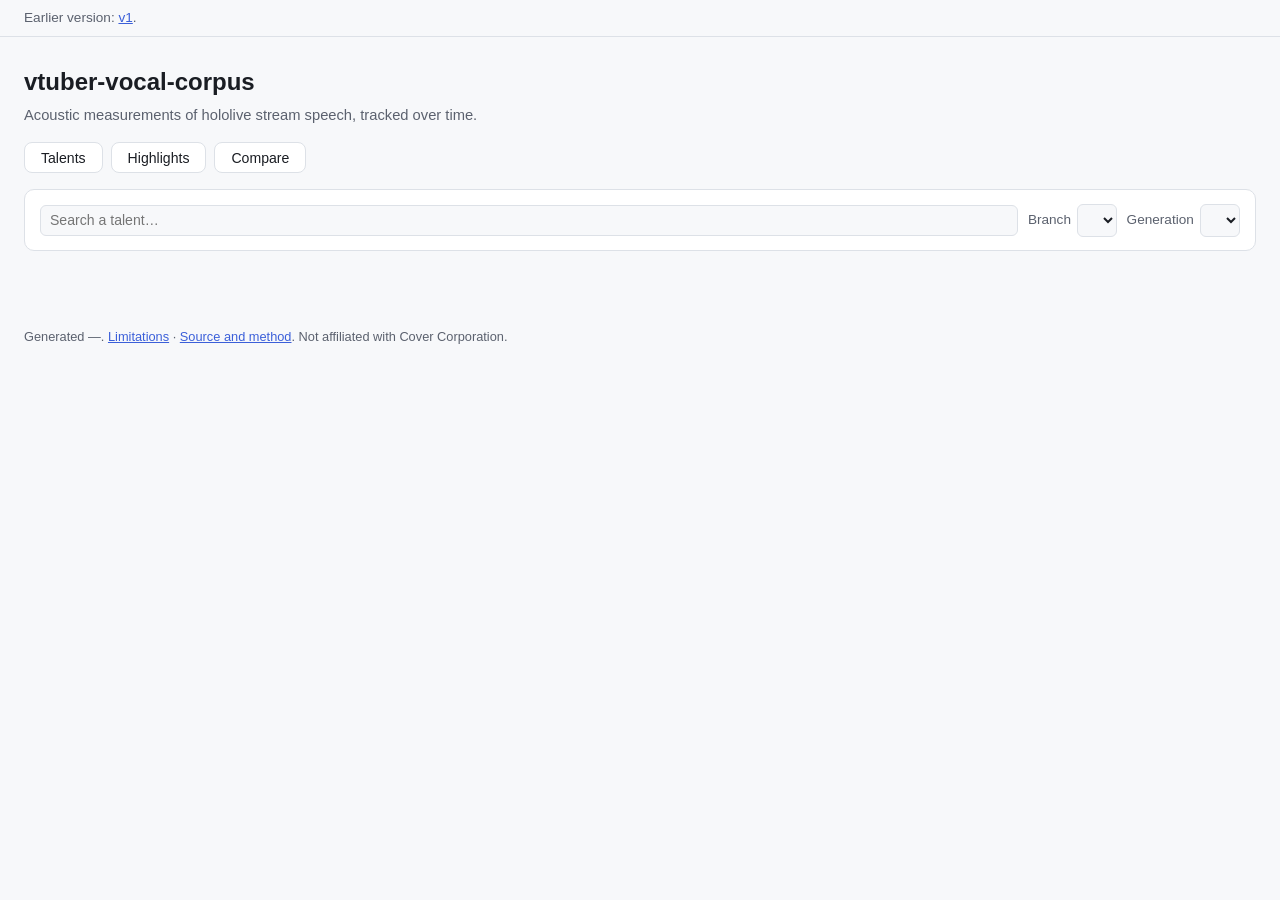
==== commit 789e13d7: "Add a Highlights page of voice awards A new Highlights tab, between Talents and Compare, condenses t" ====
--- a/docs/index.html
+++ b/docs/index.html
@@ -18,6 +18,7 @@
   </p>
   <nav class="top-nav" id="top-nav">
     <button class="nav-btn" data-view="home">Talents</button>
+    <button class="nav-btn" data-view="highlights">Highlights</button>
     <button class="nav-btn" data-view="compare">Compare</button>
   </nav>
 </header>
@@ -38,6 +39,21 @@
 <main id="profile-view" class="view" hidden>
   <a href="#home" class="back-link">&larr; All talents</a>
   <div id="profile-content"></div>
+</main>
+
+<main id="highlights-view" class="view" hidden>
+  <div class="home-controls panel">
+    <label class="filter-label-inline">Branch
+      <select id="highlights-branch-filter"></select>
+    </label>
+    <label class="filter-label-inline">Find a talent
+      <input id="highlights-focus" type="text" list="highlights-focus-list" placeholder="Name…" />
+      <datalist id="highlights-focus-list"></datalist>
+    </label>
+    <button id="highlights-focus-clear" type="button" class="highlights-clear" hidden>Clear</button>
+  </div>
+  <p id="highlights-intro" class="highlights-intro"></p>
+  <div id="highlights-content"></div>
 </main>
 
 <main id="compare-view" class="view" hidden>
--- a/docs/style.css
+++ b/docs/style.css
@@ -8,6 +8,9 @@
   --robust: #3ddc97;
   --experimental: #f7b955;
   --panel-hover: color-mix(in srgb, var(--accent) 10%, var(--panel));
+  --gold: #e8c15a;
+  --silver: #b8c0cc;
+  --bronze: #d19566;
 }
 
 @media (prefers-color-scheme: light) {
@@ -21,6 +24,9 @@
     --robust: #1d9a6c;
     --experimental: #b3760a;
     --panel-hover: color-mix(in srgb, var(--accent) 10%, var(--panel));
+    --gold: #b8860b;
+    --silver: #7b8494;
+    --bronze: #a0602e;
   }
 }
 
@@ -487,6 +493,24 @@
 
 .closest-body a:hover {
   text-decoration: underline;
+}
+
+.closest-name {
+  display: flex;
+  align-items: center;
+  gap: 0.4rem;
+  flex-wrap: wrap;
+}
+
+.one-off-tag {
+  font-size: 0.66rem;
+  text-transform: uppercase;
+  letter-spacing: 0.03em;
+  color: var(--text-dim);
+  border: 1px solid var(--border);
+  border-radius: 999px;
+  padding: 0 0.45rem;
+  font-weight: 400;
 }
 
 .closest-reasons {
@@ -922,6 +946,265 @@
   font-size: 0.82rem;
   white-space: pre-line;
   margin: 0.75rem 0.25rem;
+}
+
+/* ---------- Highlights ---------- */
+
+.highlights-intro {
+  color: var(--text-dim);
+  font-size: 0.9rem;
+  max-width: 80ch;
+  margin: 0 0 1.25rem;
+}
+
+.highlights-clear {
+  background: var(--bg);
+  color: var(--text);
+  border: 1px solid var(--border);
+  border-radius: 6px;
+  padding: 0.35rem 0.75rem;
+  font-size: 0.8rem;
+  cursor: pointer;
+}
+
+.highlights-section {
+  margin-bottom: 1.75rem;
+}
+
+.highlights-section > h2 {
+  margin: 0 0 0.7rem;
+  font-size: 0.8rem;
+  text-transform: uppercase;
+  letter-spacing: 0.04em;
+  color: var(--text-dim);
+}
+
+.highlights-note {
+  color: var(--text-dim);
+  font-size: 0.82rem;
+  margin: -0.3rem 0 0.7rem;
+}
+
+.award-grid {
+  display: grid;
+  grid-template-columns: repeat(auto-fill, minmax(min(100%, 330px), 1fr));
+  gap: 0.8rem;
+  /* An opened card grows alone; its neighbours keep their height. */
+  align-items: start;
+}
+
+.award-head {
+  display: flex;
+  align-items: center;
+  justify-content: space-between;
+  gap: 0.5rem;
+}
+
+.award-head h3 {
+  margin: 0;
+  font-size: 1rem;
+}
+
+.award-blurb {
+  color: var(--text-dim);
+  font-size: 0.8rem;
+  margin: 0.2rem 0 0.6rem;
+}
+
+.podium {
+  list-style: none;
+  margin: 0;
+  padding: 0;
+}
+
+.podium-row {
+  display: flex;
+  align-items: center;
+  gap: 0.55rem;
+  padding: 0.4rem 0.3rem;
+  border-top: 1px solid var(--border);
+  border-radius: 6px;
+}
+
+.podium-row:first-child {
+  border-top: none;
+}
+
+.podium-row.focus {
+  background: var(--panel-hover);
+}
+
+.podium-place {
+  flex: none;
+  width: 1.6rem;
+  height: 1.6rem;
+  border-radius: 999px;
+  display: inline-flex;
+  align-items: center;
+  justify-content: center;
+  font-size: 0.8rem;
+  font-weight: 700;
+  font-variant-numeric: tabular-nums;
+  border: 2px solid var(--border);
+  color: var(--text-dim);
+}
+
+.podium-place.place-1 {
+  border-color: var(--gold);
+  color: var(--gold);
+}
+
+.podium-place.place-2 {
+  border-color: var(--silver);
+  color: var(--silver);
+}
+
+.podium-place.place-3 {
+  border-color: var(--bronze);
+  color: var(--bronze);
+}
+
+.podium-swatches {
+  flex: none;
+  display: inline-flex;
+  gap: 2px;
+}
+
+.podium-body {
+  flex: 1 1 auto;
+  min-width: 0;
+  display: flex;
+  flex-direction: column;
+}
+
+.podium-name {
+  display: flex;
+  align-items: center;
+  flex-wrap: wrap;
+  gap: 0.35rem;
+  font-size: 0.9rem;
+}
+
+.podium-name a {
+  color: var(--text);
+  text-decoration: none;
+}
+
+.podium-name a:hover {
+  color: var(--accent);
+  text-decoration: underline;
+}
+
+.podium-delta {
+  color: var(--text-dim);
+  font-size: 0.74rem;
+}
+
+.podium-value {
+  flex: none;
+  max-width: 45%;
+  text-align: right;
+  color: var(--text);
+  font-size: 0.8rem;
+  font-variant-numeric: tabular-nums;
+}
+
+.podium-toggle {
+  display: flex;
+  align-items: center;
+  justify-content: center;
+  gap: 0.35rem;
+  width: 100%;
+  margin-top: 0.35rem;
+  padding: 0.3rem 0.5rem;
+  background: transparent;
+  color: var(--text-dim);
+  border: 1px solid var(--border);
+  border-radius: 6px;
+  font: inherit;
+  font-size: 0.78rem;
+  cursor: pointer;
+}
+
+.podium-toggle:hover {
+  color: var(--accent);
+  border-color: var(--accent);
+}
+
+.podium-chevron {
+  width: 0.8rem;
+  height: 0.8rem;
+  transition: transform 0.15s ease;
+}
+
+.podium-toggle.open .podium-chevron {
+  transform: rotate(180deg);
+}
+
+.podium-more {
+  position: relative;
+  max-height: 20rem;
+  overflow-y: auto;
+  overscroll-behavior: contain;
+  margin-top: 0.35rem;
+  border-top: 1px solid var(--border);
+}
+
+.podium-more .podium-row:first-child {
+  border-top: none;
+}
+
+.podium-preview {
+  margin-top: 0.35rem;
+}
+
+.too-close {
+  color: var(--text-dim);
+  cursor: help;
+}
+
+.signature-grid {
+  display: grid;
+  grid-template-columns: repeat(auto-fill, minmax(min(100%, 230px), 1fr));
+  gap: 0.5rem;
+}
+
+.signature-card {
+  display: flex;
+  align-items: center;
+  gap: 0.55rem;
+  background: var(--panel);
+  border: 1px solid var(--border);
+  border-radius: 8px;
+  padding: 0.5rem 0.65rem;
+  color: var(--text);
+  text-decoration: none;
+}
+
+.signature-card:hover,
+.signature-card.focus {
+  background: var(--panel-hover);
+  border-color: var(--accent);
+}
+
+.signature-body {
+  display: flex;
+  flex-direction: column;
+  min-width: 0;
+}
+
+.signature-name {
+  font-size: 0.88rem;
+}
+
+.signature-award {
+  color: var(--text-dim);
+  font-size: 0.74rem;
+}
+
+.profile-signature {
+  margin: -0.2rem 0 0.8rem;
+  font-size: 0.88rem;
 }
 
 .site-footer {
